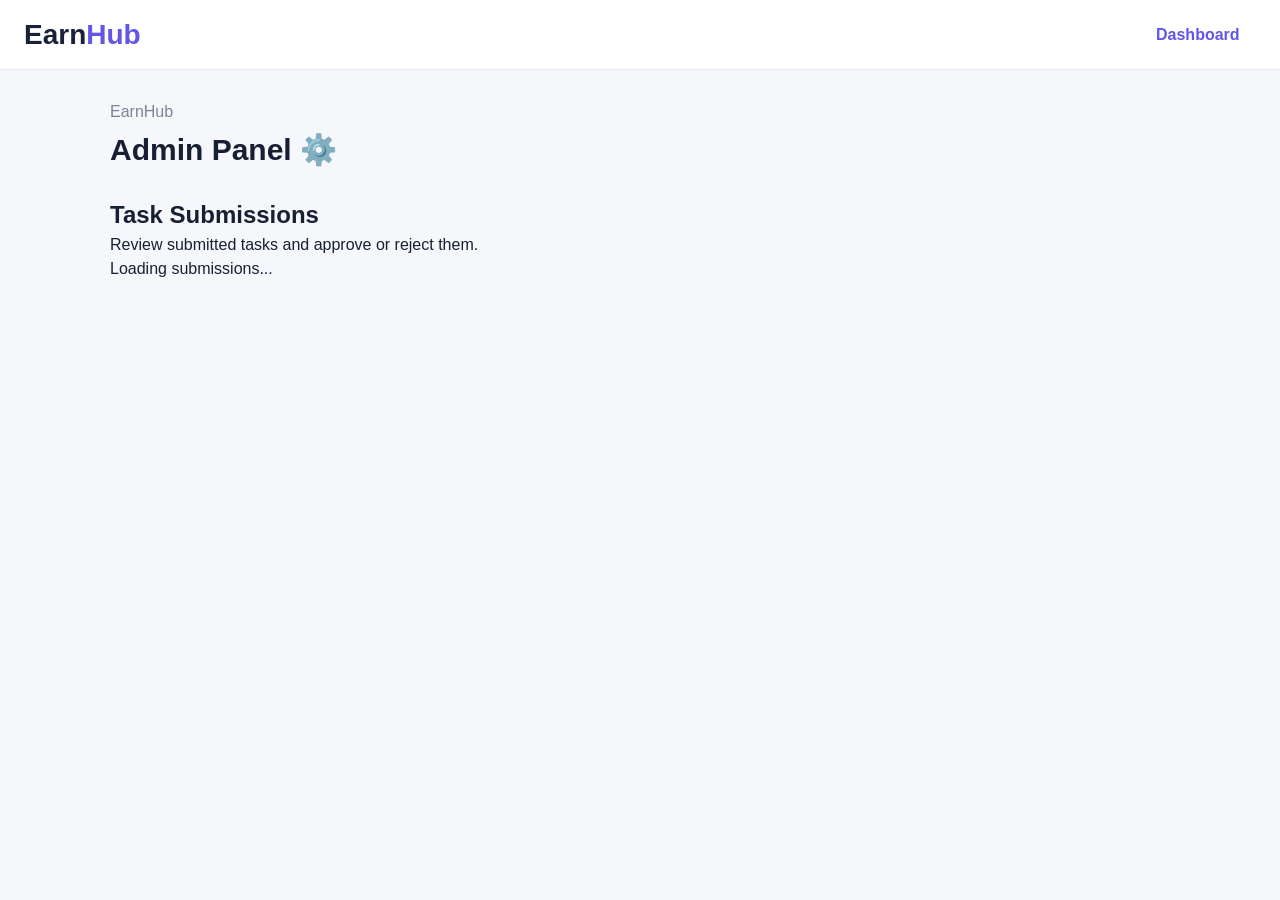
==== admin.html @ b93f593a "Add admin.html for admin panel interface" ====
<!DOCTYPE html>
<html lang="en">

<head>

    <meta charset="UTF-8">

    <meta
        name="viewport"
        content="width=device-width, initial-scale=1.0">

    <title>EarnHub - Admin</title>

    <link
        rel="stylesheet"
        href="style.css">

</head>


<body>


<header class="dash-nav">

    <div class="logo">
        Earn<span>Hub</span>
    </div>

    <a
        href="dashboard.html"
        class="back-btn">

        Dashboard

    </a>

</header>



<main class="dashboard">


    <div class="welcome">

        <div>

            <p class="muted">
                EarnHub
            </p>

            <h1>
                Admin Panel ⚙️
            </h1>

        </div>

    </div>



    <section class="admin-header">

        <h2>
            Task Submissions
        </h2>

        <p>
            Review submitted tasks and approve or reject them.
        </p>

    </section>



    <div id="adminSubmissions">

        <p>
            Loading submissions...
        </p>

    </div>


</main>



<script src="script.js"></script>

</body>

</html>
---- style.css ----
/* ==================================================
   EARNHUB - GLOBAL STYLES
   ================================================== */

* {
    box-sizing: border-box;
    margin: 0;
    padding: 0;
}


body {
    font-family: Arial, Helvetica, sans-serif;
    background: #f5f7fb;
    color: #172033;
    line-height: 1.5;
}


button,
a {
    font-family: inherit;
}


button {
    cursor: pointer;
}


/* ==================================================
   LOGO
   ================================================== */

.logo {
    font-size: 28px;
    font-weight: 800;
    color: #18233b;
}

.logo span {
    color: #6255e7;
}


/* ==================================================
   DASHBOARD NAVIGATION
   ================================================== */

.dash-nav {
    min-height: 70px;
    background: #ffffff;

    display: flex;
    align-items: center;
    justify-content: space-between;

    padding: 0 24px;

    border-bottom: 1px solid #e8ebf2;
}


.logout {
    border: none;
    background: #f1f3f8;
    color: #374151;

    padding: 10px 18px;

    border-radius: 10px;

    font-weight: 600;
}


/* ==================================================
   TASK NAVIGATION
   ================================================== */

.task-nav {
    min-height: 70px;

    background: #ffffff;

    display: flex;
    align-items: center;
    justify-content: space-between;

    padding: 0 20px;

    border-bottom: 1px solid #e8ebf2;

    position: sticky;
    top: 0;

    z-index: 10;
}


.back-btn {
    text-decoration: none;
    color: #6255e7;

    font-weight: 700;

    min-width: 100px;
}


.nav-spacer {
    min-width: 100px;
}


/* ==================================================
   TASK PAGE
   ================================================== */

.tasks-page {
    width: 100%;
    max-width: 900px;

    margin: 0 auto;

    padding: 30px 20px 60px;
}


/* ==================================================
   TASK HERO
   ================================================== */

.tasks-hero {
    background: linear-gradient(
        135deg,
        #ffffff,
        #f1efff
    );

    border: 1px solid #e7e4ff;

    border-radius: 22px;

    padding: 28px;

    display: flex;
    align-items: center;

    gap: 18px;

    margin-bottom: 20px;

    box-shadow: 0 8px 25px rgba(35, 40, 80, 0.06);
}


.hero-icon {
    width: 64px;
    height: 64px;

    display: flex;
    align-items: center;
    justify-content: center;

    background: #6255e7;

    border-radius: 18px;

    font-size: 30px;
}


.tasks-hero h1 {
    font-size: 30px;
    margin-bottom: 5px;
}


.tasks-hero p {
    color: #697386;
    font-size: 16px;
}


/* ==================================================
   TASK INFORMATION
   ================================================== */

.task-info {
    background: #ffffff;

    border-radius: 18px;

    padding: 18px;

    margin-bottom: 30px;

    border: 1px solid #e8ebf2;

    display: grid;

    grid-template-columns:
        repeat(3, 1fr);

    gap: 12px;
}


.info-item {
    display: flex;

    align-items: center;

    gap: 12px;

    padding: 12px;
}


.info-item > span {
    font-size: 25px;
}


.info-item strong {
    display: block;

    font-size: 14px;

    color: #1d2739;
}


.info-item small {
    display: block;

    color: #7b8495;

    font-size: 12px;

    margin-top: 2px;
}


/* ==================================================
   SECTION TITLE
   ================================================== */

.section-title {
    display: flex;

    align-items: center;

    justify-content: space-between;

    margin-bottom: 16px;
}


.section-title h2 {
    font-size: 23px;
}


.section-title p {
    color: #7b8495;

    font-size: 14px;

    margin-top: 2px;
}


.task-count {
    width: 38px;
    height: 38px;

    border-radius: 50%;

    background: #e9e7ff;

    color: #6255e7;

    display: flex;

    align-items: center;

    justify-content: center;

    font-weight: 800;
}


/* ==================================================
   TASK CARDS
   ================================================== */

#taskList {
    display: grid;

    gap: 16px;
}


.task-card {
    background: #ffffff;

    border: 1px solid #e7eaf1;

    border-radius: 18px;

    padding: 22px;

    box-shadow:
        0 5px 18px rgba(30, 40, 70, 0.05);

    transition:
        transform 0.2s ease,
        box-shadow 0.2s ease;
}


.task-card:hover {
    transform: translateY(-2px);

    box-shadow:
        0 10px 25px rgba(30, 40, 70, 0.08);
}


.task-card h2 {
    font-size: 21px;

    color: #172033;

    margin-bottom: 8px;
}


.task-card p {
    color: #697386;

    font-size: 15px;

    margin-bottom: 14px;
}


.task-card strong {
    display: inline-block;

    background: #ecfdf3;

    color: #087443;

    padding: 7px 12px;

    border-radius: 8px;

    font-size: 15px;
}


.task-card br {
    display: none;
}


/* ==================================================
   TASK BUTTONS
   ================================================== */

.task-card button {
    margin-top: 18px;

    border: none;

    background: #6255e7;

    color: #ffffff;

    padding: 12px 20px;

    border-radius: 10px;

    font-size: 15px;

    font-weight: 700;

    transition:
        background 0.2s ease,
        transform 0.1s ease;
}


.task-card button:hover {
    background: #5145d1;
}


.task-card button:active {
    transform: scale(0.97);
}


.task-card button:disabled {
    background: #e9edf3;

    color: #7a8392;

    cursor: not-allowed;
}


/* ==================================================
   TASK NOTE
   ================================================== */

.task-note {
    margin-top: 25px;

    background: #fffaf0;

    border: 1px solid #f5e5b8;

    border-radius: 16px;

    padding: 18px;

    display: flex;

    gap: 12px;

    align-items: flex-start;
}


.task-note > span {
    font-size: 22px;
}


.task-note strong {
    font-size: 14px;

    color: #5f4b13;
}


.task-note p {
    font-size: 13px;

    color: #806c32;

    margin-top: 3px;
}


/* ==================================================
   DASHBOARD
   ================================================== */

.dashboard {
    max-width: 1100px;

    margin: 0 auto;

    padding: 30px 20px 60px;
}


.welcome {
    display: flex;

    justify-content: space-between;

    align-items: center;

    margin-bottom: 25px;
}


.muted {
    color: #7b8495;
}


.welcome h1 {
    margin-top: 3px;

    font-size: 30px;
}


.avatar {
    width: 50px;
    height: 50px;

    border-radius: 50%;

    display: flex;

    align-items: center;
    justify-content: center;

    background: #6255e7;

    color: #ffffff;

    font-weight: 800;

    font-size: 20px;
}


/* ==================================================
   BALANCE
   ================================================== */

.balance {
    background: linear-gradient(
        135deg,
        #6255e7,
        #776ce9
    );

    color: #ffffff;

    border-radius: 20px;

    padding: 25px;

    display: flex;

    justify-content: space-between;

    align-items: center;

    margin-bottom: 22px;

    box-shadow:
        0 10px 30px rgba(98, 85, 231, 0.2);
}


.balance p {
    opacity: 0.85;
}


.balance h2 {
    font-size: 36px;

    margin: 5px 0 15px;
}


.balance .btn {
    background: #ffffff;

    color: #5145d1;
}


.balance-icon {
    font-size: 45px;
}


/* ==================================================
   GENERAL BUTTON
   ================================================== */

.btn {
    border: none;

    background: #6255e7;

    color: #ffffff;

    padding: 11px 18px;

    border-radius: 10px;

    font-weight: 700;
}


/* ==================================================
   STATS
   ================================================== */

.stats-grid {
    display: grid;

    grid-template-columns:
        repeat(4, 1fr);

    gap: 14px;

    margin-bottom: 30px;
}


.stat {
    background: #ffffff;

    border: 1px solid #e8ebf2;

    border-radius: 16px;

    padding: 18px;
}


.stat span {
    display: block;

    color: #7b8495;

    font-size: 13px;

    margin-bottom: 5px;
}


.stat b {
    font-size: 22px;
}


/* ==================================================
   DASHBOARD CARDS
   ================================================== */

.grid.cards {
    display: grid;

    grid-template-columns:
        repeat(3, 1fr);

    gap: 16px;

    margin: 15px 0 30px;
}


.action-card {
    background: #ffffff;

    border: 1px solid #e8ebf2;

    border-radius: 18px;

    padding: 22px;
}


.action-card .icon {
    font-size: 30px;

    margin-bottom: 10px;
}


.action-card h3 {
    font-size: 19px;

    margin-bottom: 5px;
}


.action-card p {
    color: #7b8495;

    font-size: 14px;

    margin-bottom: 15px;
}


.ref {
    display: flex;

    align-items: center;

    justify-content: space-between;

    background: #f4f5f9;

    padding: 9px 10px;

    border-radius: 9px;

    font-weight: 700;
}


.ref button {
    border: none;

    background: #6255e7;

    color: white;

    padding: 7px 10px;

    border-radius: 7px;
}


/* ==================================================
   ACTIVITY
   ================================================== */

.activity {
    background: #ffffff;

    border: 1px solid #e8ebf2;

    border-radius: 18px;

    padding: 20px;
}


.activity h2 {
    margin-bottom: 10px;
}


.activity-row {
    display: flex;

    justify-content: space-between;

    padding: 14px 0;

    border-bottom: 1px solid #edf0f5;
}


.activity-row:last-child {
    border-bottom: none;
}


/* ==================================================
   MOBILE
   ================================================== */

@media (max-width: 700px) {

    .task-nav {
        padding: 0 14px;
    }


    .task-nav .logo {
        font-size: 23px;
    }


    .back-btn,
    .nav-spacer {
        min-width: 85px;
    }


    .tasks-page {
        padding:
            20px 14px 45px;
    }


    .tasks-hero {
        padding: 20px;

        border-radius: 18px;
    }


    .hero-icon {
        width: 52px;
        height: 52px;

        font-size: 24px;
    }


    .tasks-hero h1 {
        font-size: 25px;
    }


    .tasks-hero p {
        font-size: 14px;
    }


    .task-info {
        grid-template-columns: 1fr;

        gap: 2px;

        padding: 10px;
    }


    .info-item {
        padding: 9px;
    }


    .task-card {
        padding: 19px;
    }


    .task-card h2 {
        font-size: 20px;
    }


    .task-card p {
        font-size: 14px;
    }


    .task-card button {
        width: 100%;

        padding: 13px;
    }


    .task-note {
        padding: 15px;
    }


    /* Dashboard mobile */

    .dash-nav {
        padding: 0 15px;
    }


    .dashboard {
        padding:
            22px 14px 45px;
    }


    .welcome h1 {
        font-size: 25px;
    }


    .balance {
        padding: 20px;
    }


    .balance h2 {
        font-size: 32px;
    }


    .stats-grid {
        grid-template-columns:
            repeat(2, 1fr);
    }


    .grid.cards {
        grid-template-columns: 1fr;
    }

}


/* ==================================================
   SMALL PHONES
   ================================================== */

@media (max-width: 400px) {

    .tasks-hero {
        gap: 12px;
    }


    .tasks-hero h1 {
        font-size: 22px;
    }


    .hero-icon {
        width: 48px;
        height: 48px;
    }


    .stats-grid {
        gap: 9px;
    }


    .stat {
        padding: 14px;
    }


    .stat b {
        font-size: 19px;
    }

  }
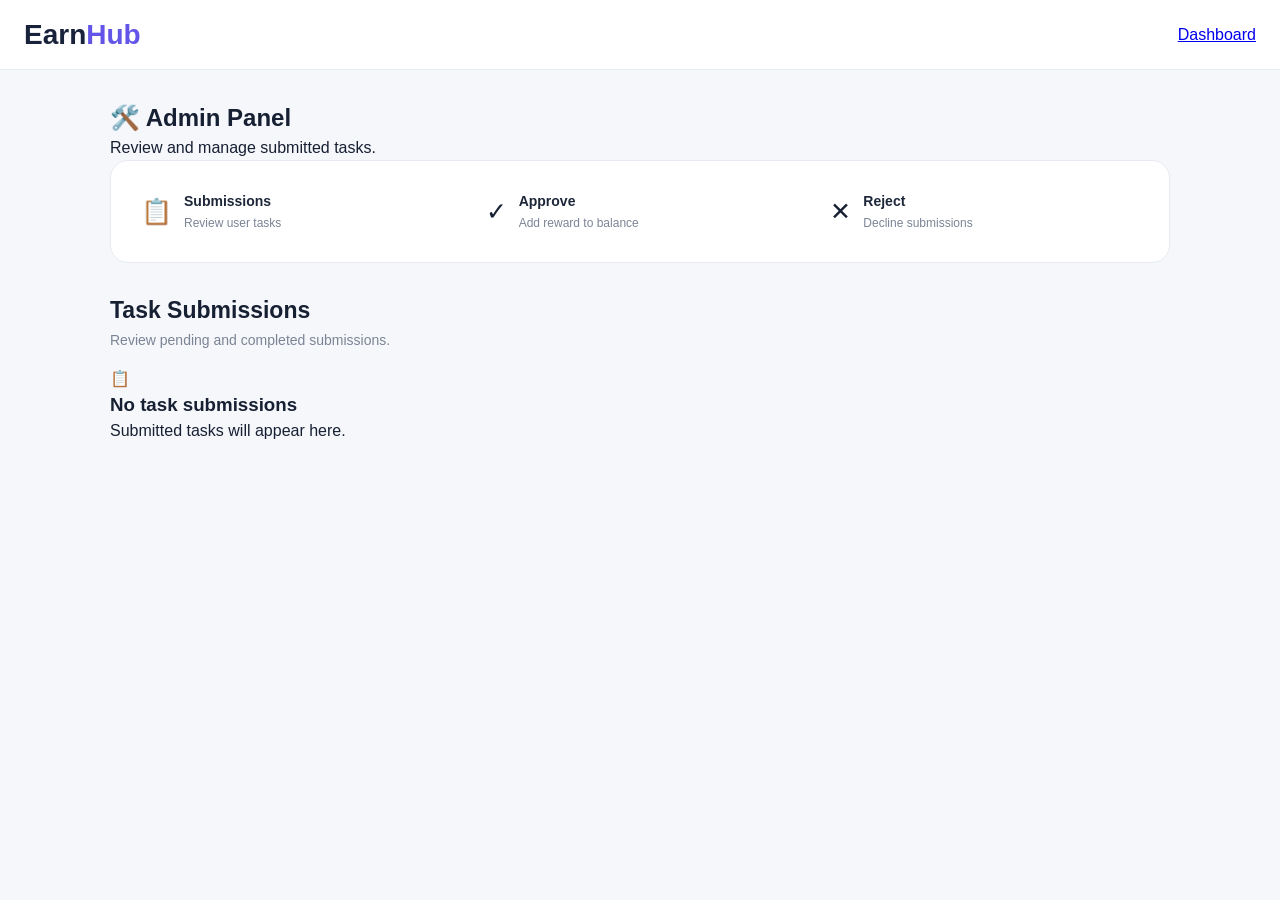
==== commit ed7e6539: "Update admin panel title and structure" ====
--- a/admin.html
+++ b/admin.html
@@ -9,14 +9,13 @@
         name="viewport"
         content="width=device-width, initial-scale=1.0">
 
-    <title>EarnHub - Admin</title>
+    <title>EarnHub - Admin Panel</title>
 
     <link
         rel="stylesheet"
         href="style.css">
 
 </head>
-
 
 <body>
 
@@ -29,62 +28,121 @@
 
     <a
         href="dashboard.html"
-        class="back-btn">
-
+        class="admin-dashboard-link">
         Dashboard
-
     </a>
 
 </header>
 
 
-
 <main class="dashboard">
 
 
-    <div class="welcome">
+    <!-- ADMIN HEADER -->
+
+    <section class="admin-header">
 
         <div>
 
-            <p class="muted">
-                EarnHub
+            <h2>
+                🛠️ Admin Panel
+            </h2>
+
+            <p>
+                Review and manage submitted tasks.
             </p>
 
-            <h1>
-                Admin Panel ⚙️
-            </h1>
+        </div>
+
+    </section>
+
+
+    <!-- ADMIN INFORMATION -->
+
+    <section class="task-info">
+
+        <div class="info-item">
+
+            <span>📋</span>
+
+            <div>
+
+                <strong>
+                    Submissions
+                </strong>
+
+                <small>
+                    Review user tasks
+                </small>
+
+            </div>
+
+        </div>
+
+
+        <div class="info-item">
+
+            <span>✓</span>
+
+            <div>
+
+                <strong>
+                    Approve
+                </strong>
+
+                <small>
+                    Add reward to balance
+                </small>
+
+            </div>
+
+        </div>
+
+
+        <div class="info-item">
+
+            <span>✕</span>
+
+            <div>
+
+                <strong>
+                    Reject
+                </strong>
+
+                <small>
+                    Decline submissions
+                </small>
+
+            </div>
+
+        </div>
+
+    </section>
+
+
+    <!-- SUBMISSIONS -->
+
+    <div class="section-title">
+
+        <div>
+
+            <h2>
+                Task Submissions
+            </h2>
+
+            <p>
+                Review pending and completed submissions.
+            </p>
 
         </div>
 
     </div>
 
 
-
-    <section class="admin-header">
-
-        <h2>
-            Task Submissions
-        </h2>
-
-        <p>
-            Review submitted tasks and approve or reject them.
-        </p>
-
-    </section>
-
-
-
-    <div id="adminSubmissions">
-
-        <p>
-            Loading submissions...
-        </p>
-
-    </div>
+    <div id="adminSubmissions"></div>
 
 
 </main>
-
 
 
 <script src="script.js"></script>
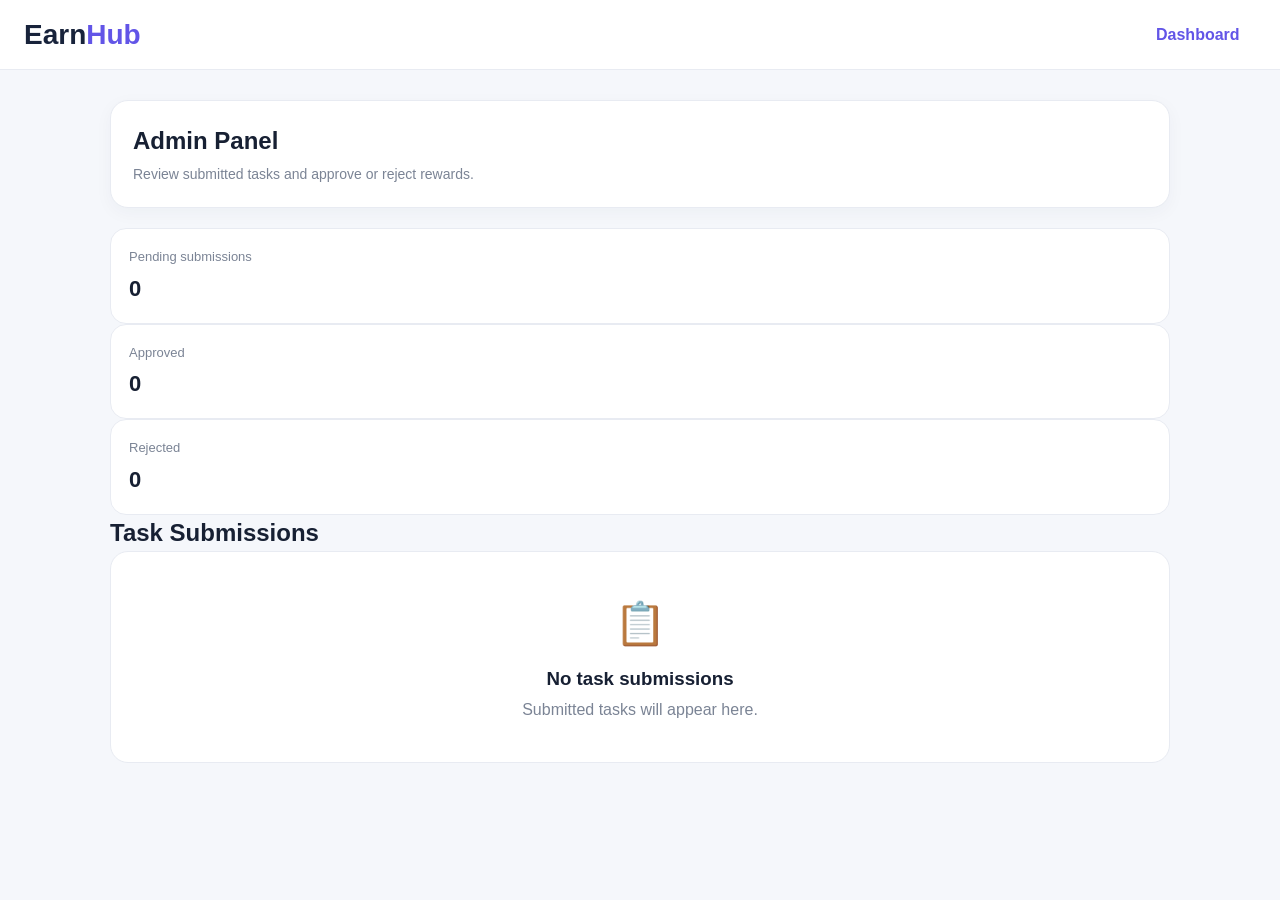
==== commit 0bc284f6: "Refactor admin panel layout and update title Updated the admin panel title and modified the structur" ====
--- a/admin.html
+++ b/admin.html
@@ -9,13 +9,14 @@
         name="viewport"
         content="width=device-width, initial-scale=1.0">
 
-    <title>EarnHub - Admin Panel</title>
+    <title>EarnHub - Admin</title>
 
     <link
         rel="stylesheet"
         href="style.css">
 
 </head>
+
 
 <body>
 
@@ -28,8 +29,10 @@
 
     <a
         href="dashboard.html"
-        class="admin-dashboard-link">
+        class="back-btn">
+
         Dashboard
+
     </a>
 
 </header>
@@ -38,105 +41,42 @@
 <main class="dashboard">
 
 
-    <!-- ADMIN HEADER -->
-
     <section class="admin-header">
 
-        <div>
+        <h2>
+            Admin Panel
+        </h2>
 
-            <h2>
-                🛠️ Admin Panel
-            </h2>
-
-            <p>
-                Review and manage submitted tasks.
-            </p>
-
-        </div>
+        <p>
+            Review submitted tasks and approve or reject rewards.
+        </p>
 
     </section>
 
 
-    <!-- ADMIN INFORMATION -->
+    <div class="admin-stats">
 
-    <section class="task-info">
-
-        <div class="info-item">
-
-            <span>📋</span>
-
-            <div>
-
-                <strong>
-                    Submissions
-                </strong>
-
-                <small>
-                    Review user tasks
-                </small>
-
-            </div>
-
+        <div class="stat">
+            <span>Pending submissions</span>
+            <b id="pendingCount">0</b>
         </div>
 
-
-        <div class="info-item">
-
-            <span>✓</span>
-
-            <div>
-
-                <strong>
-                    Approve
-                </strong>
-
-                <small>
-                    Add reward to balance
-                </small>
-
-            </div>
-
+        <div class="stat">
+            <span>Approved</span>
+            <b id="approvedCount">0</b>
         </div>
 
-
-        <div class="info-item">
-
-            <span>✕</span>
-
-            <div>
-
-                <strong>
-                    Reject
-                </strong>
-
-                <small>
-                    Decline submissions
-                </small>
-
-            </div>
-
-        </div>
-
-    </section>
-
-
-    <!-- SUBMISSIONS -->
-
-    <div class="section-title">
-
-        <div>
-
-            <h2>
-                Task Submissions
-            </h2>
-
-            <p>
-                Review pending and completed submissions.
-            </p>
-
+        <div class="stat">
+            <span>Rejected</span>
+            <b id="rejectedCount">0</b>
         </div>
 
     </div>
+
+
+    <h2 class="admin-section-title">
+        Task Submissions
+    </h2>
 
 
     <div id="adminSubmissions"></div>
--- a/style.css
+++ b/style.css
@@ -11,8 +11,11 @@
 
 body {
     font-family: Arial, Helvetica, sans-serif;
+
     background: #f5f7fb;
+
     color: #172033;
+
     line-height: 1.5;
 }
 
@@ -34,9 +37,12 @@
 
 .logo {
     font-size: 28px;
+
     font-weight: 800;
+
     color: #18233b;
 }
+
 
 .logo span {
     color: #6255e7;
@@ -49,10 +55,13 @@
 
 .dash-nav {
     min-height: 70px;
+
     background: #ffffff;
 
     display: flex;
+
     align-items: center;
+
     justify-content: space-between;
 
     padding: 0 24px;
@@ -63,7 +72,9 @@
 
 .logout {
     border: none;
+
     background: #f1f3f8;
+
     color: #374151;
 
     padding: 10px 18px;
@@ -71,6 +82,15 @@
     border-radius: 10px;
 
     font-weight: 600;
+}
+
+
+.admin-dashboard-link {
+    text-decoration: none;
+
+    color: #6255e7;
+
+    font-weight: 700;
 }
 
 
@@ -84,7 +104,9 @@
     background: #ffffff;
 
     display: flex;
+
     align-items: center;
+
     justify-content: space-between;
 
     padding: 0 20px;
@@ -92,6 +114,7 @@
     border-bottom: 1px solid #e8ebf2;
 
     position: sticky;
+
     top: 0;
 
     z-index: 10;
@@ -100,6 +123,7 @@
 
 .back-btn {
     text-decoration: none;
+
     color: #6255e7;
 
     font-weight: 700;
@@ -119,6 +143,7 @@
 
 .tasks-page {
     width: 100%;
+
     max-width: 900px;
 
     margin: 0 auto;
@@ -145,22 +170,27 @@
     padding: 28px;
 
     display: flex;
+
     align-items: center;
 
     gap: 18px;
 
     margin-bottom: 20px;
 
-    box-shadow: 0 8px 25px rgba(35, 40, 80, 0.06);
+    box-shadow:
+        0 8px 25px rgba(35, 40, 80, 0.06);
 }
 
 
 .hero-icon {
     width: 64px;
+
     height: 64px;
 
     display: flex;
+
     align-items: center;
+
     justify-content: center;
 
     background: #6255e7;
@@ -173,12 +203,14 @@
 
 .tasks-hero h1 {
     font-size: 30px;
+
     margin-bottom: 5px;
 }
 
 
 .tasks-hero p {
     color: #697386;
+
     font-size: 16px;
 }
 
@@ -274,6 +306,7 @@
 
 .task-count {
     width: 38px;
+
     height: 38px;
 
     border-radius: 50%;
@@ -293,7 +326,7 @@
 
 
 /* ==================================================
-   TASK CARDS
+   TASK LIST
    ================================================== */
 
 #taskList {
@@ -302,6 +335,10 @@
     gap: 16px;
 }
 
+
+/* ==================================================
+   TASK CARD
+   ================================================== */
 
 .task-card {
     background: #ffffff;
@@ -329,6 +366,17 @@
 }
 
 
+.task-card-top {
+    display: flex;
+
+    justify-content: space-between;
+
+    align-items: flex-start;
+
+    gap: 20px;
+}
+
+
 .task-card h2 {
     font-size: 21px;
 
@@ -347,23 +395,40 @@
 }
 
 
-.task-card strong {
-    display: inline-block;
+.task-reward {
+    flex-shrink: 0;
 
     background: #ecfdf3;
 
     color: #087443;
 
-    padding: 7px 12px;
-
-    border-radius: 8px;
-
-    font-size: 15px;
-}
-
-
-.task-card br {
-    display: none;
+    padding: 8px 12px;
+
+    border-radius: 9px;
+
+    font-weight: 800;
+
+    font-size: 16px;
+}
+
+
+.task-bottom {
+    display: flex;
+
+    align-items: center;
+
+    justify-content: space-between;
+
+    gap: 15px;
+
+    margin-top: 10px;
+}
+
+
+.reward-label {
+    color: #7b8495;
+
+    font-size: 13px;
 }
 
 
@@ -371,9 +436,7 @@
    TASK BUTTONS
    ================================================== */
 
-.task-card button {
-    margin-top: 18px;
-
+.task-btn {
     border: none;
 
     background: #6255e7;
@@ -394,22 +457,69 @@
 }
 
 
-.task-card button:hover {
+.task-btn:hover {
     background: #5145d1;
 }
 
 
-.task-card button:active {
+.task-btn:active {
     transform: scale(0.97);
 }
 
 
-.task-card button:disabled {
+.task-btn:disabled {
     background: #e9edf3;
 
     color: #7a8392;
 
     cursor: not-allowed;
+}
+
+
+/* ==================================================
+   TASK STATUS
+   ================================================== */
+
+.task-status {
+    margin-top: 15px;
+
+    display: inline-block;
+
+    padding: 8px 12px;
+
+    border-radius: 8px;
+
+    font-size: 13px;
+
+    font-weight: 700;
+}
+
+
+.status-started {
+    background: #fff8e6;
+
+    color: #946c00;
+}
+
+
+.status-pending {
+    background: #eef4ff;
+
+    color: #4568a8;
+}
+
+
+.status-approved {
+    background: #eaf8f0;
+
+    color: #16834b;
+}
+
+
+.status-rejected {
+    background: #fff0f0;
+
+    color: #c03939;
 }
 
 
@@ -495,6 +605,7 @@
 
 .avatar {
     width: 50px;
+
     height: 50px;
 
     border-radius: 50%;
@@ -502,6 +613,7 @@
     display: flex;
 
     align-items: center;
+
     justify-content: center;
 
     background: #6255e7;
@@ -747,6 +859,188 @@
 
 
 /* ==================================================
+   ADMIN PANEL
+   ================================================== */
+
+.admin-header {
+    background: #ffffff;
+
+    border: 1px solid #e8ebf2;
+
+    border-radius: 18px;
+
+    padding: 22px;
+
+    margin-bottom: 20px;
+
+    box-shadow:
+        0 5px 18px rgba(30, 40, 70, 0.04);
+}
+
+
+.admin-header h2 {
+    margin-bottom: 5px;
+}
+
+
+.admin-header p {
+    color: #7b8495;
+
+    font-size: 14px;
+}
+
+
+/* ==================================================
+   ADMIN SUBMISSIONS
+   ================================================== */
+
+#adminSubmissions {
+    display: grid;
+
+    gap: 16px;
+}
+
+
+.admin-card {
+    background: #ffffff;
+
+    border: 1px solid #e8ebf2;
+
+    border-radius: 18px;
+
+    padding: 22px;
+
+    box-shadow:
+        0 5px 18px rgba(30, 40, 70, 0.05);
+}
+
+
+.admin-card-header {
+    display: flex;
+
+    align-items: center;
+
+    justify-content: space-between;
+
+    gap: 15px;
+
+    margin-bottom: 15px;
+}
+
+
+.admin-card h3 {
+    font-size: 20px;
+}
+
+
+.admin-card p {
+    color: #5f6878;
+
+    margin-bottom: 7px;
+
+    font-size: 14px;
+}
+
+
+.admin-reward {
+    flex-shrink: 0;
+
+    background: #ecfdf3;
+
+    color: #087443;
+
+    padding: 7px 11px;
+
+    border-radius: 8px;
+
+    font-weight: 800;
+}
+
+
+/* ==================================================
+   ADMIN ACTIONS
+   ================================================== */
+
+.admin-actions {
+    display: flex;
+
+    gap: 10px;
+
+    margin-top: 18px;
+}
+
+
+.approve-btn,
+.reject-btn {
+    border: none;
+
+    padding: 11px 18px;
+
+    border-radius: 9px;
+
+    color: #ffffff;
+
+    font-weight: 700;
+
+    cursor: pointer;
+}
+
+
+.approve-btn {
+    background: #16834b;
+}
+
+
+.approve-btn:hover {
+    background: #116b3d;
+}
+
+
+.reject-btn {
+    background: #d84b4b;
+}
+
+
+.reject-btn:hover {
+    background: #b93d3d;
+}
+
+
+/* ==================================================
+   ADMIN EMPTY
+   ================================================== */
+
+.admin-empty {
+    background: #ffffff;
+
+    border: 1px solid #e8ebf2;
+
+    border-radius: 18px;
+
+    padding: 40px 20px;
+
+    text-align: center;
+}
+
+
+.admin-empty-icon {
+    font-size: 42px;
+
+    margin-bottom: 10px;
+}
+
+
+.admin-empty h3 {
+    margin-bottom: 5px;
+}
+
+
+.admin-empty p {
+    color: #7b8495;
+}
+
+
+/* ==================================================
    MOBILE
    ================================================== */
 
@@ -783,6 +1077,7 @@
 
     .hero-icon {
         width: 52px;
+
         height: 52px;
 
         font-size: 24px;
@@ -818,6 +1113,13 @@
     }
 
 
+    .task-card-top {
+        flex-direction: column;
+
+        gap: 8px;
+    }
+
+
     .task-card h2 {
         font-size: 20px;
     }
@@ -828,7 +1130,14 @@
     }
 
 
-    .task-card button {
+    .task-bottom {
+        flex-direction: column;
+
+        align-items: stretch;
+    }
+
+
+    .task-btn {
         width: 100%;
 
         padding: 13px;
@@ -840,7 +1149,7 @@
     }
 
 
-    /* Dashboard mobile */
+    /* Dashboard */
 
     .dash-nav {
         padding: 0 15px;
@@ -878,6 +1187,26 @@
         grid-template-columns: 1fr;
     }
 
+
+    /* Admin */
+
+    .admin-actions {
+        flex-direction: column;
+    }
+
+
+    .approve-btn,
+    .reject-btn {
+        width: 100%;
+    }
+
+
+    .admin-card-header {
+        align-items: flex-start;
+
+        flex-direction: column;
+    }
+
 }
 
 
@@ -899,6 +1228,7 @@
 
     .hero-icon {
         width: 48px;
+
         height: 48px;
     }
 
@@ -917,4 +1247,4 @@
         font-size: 19px;
     }
 
-  }
+   }
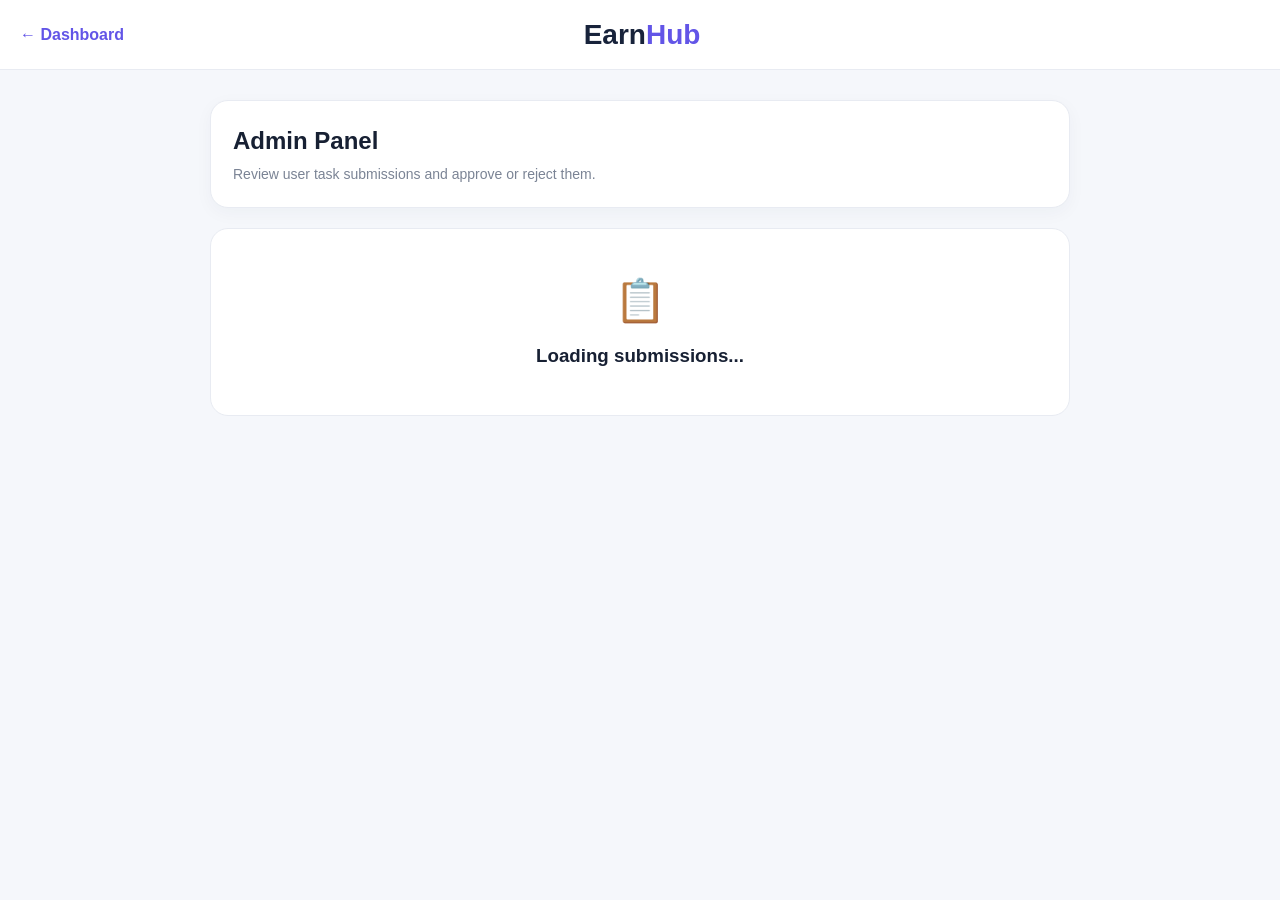
==== commit b3197f91: "Revise admin page structure and content Updated the title and modified text for clarity. Changed cla" ====
--- a/admin.html
+++ b/admin.html
@@ -9,7 +9,7 @@
         name="viewport"
         content="width=device-width, initial-scale=1.0">
 
-    <title>EarnHub - Admin</title>
+    <title>Admin - EarnHub</title>
 
     <link
         rel="stylesheet"
@@ -21,25 +21,34 @@
 <body>
 
 
-<header class="dash-nav">
-
-    <div class="logo">
-        Earn<span>Hub</span>
-    </div>
+<header class="task-nav">
 
     <a
         href="dashboard.html"
         class="back-btn">
 
-        Dashboard
+        ← Dashboard
 
     </a>
+
+
+    <div class="logo">
+
+        Earn<span>Hub</span>
+
+    </div>
+
+
+    <div class="nav-spacer"></div>
 
 </header>
 
 
-<main class="dashboard">
 
+<main class="tasks-page">
+
+
+    <!-- ADMIN HEADER -->
 
     <section class="admin-header">
 
@@ -48,38 +57,30 @@
         </h2>
 
         <p>
-            Review submitted tasks and approve or reject rewards.
+            Review user task submissions and approve or reject them.
         </p>
 
     </section>
 
 
-    <div class="admin-stats">
 
-        <div class="stat">
-            <span>Pending submissions</span>
-            <b id="pendingCount">0</b>
+    <!-- ADMIN SUBMISSIONS -->
+
+    <section id="adminSubmissions">
+
+        <div class="admin-empty">
+
+            <div class="admin-empty-icon">
+                📋
+            </div>
+
+            <h3>
+                Loading submissions...
+            </h3>
+
         </div>
 
-        <div class="stat">
-            <span>Approved</span>
-            <b id="approvedCount">0</b>
-        </div>
-
-        <div class="stat">
-            <span>Rejected</span>
-            <b id="rejectedCount">0</b>
-        </div>
-
-    </div>
-
-
-    <h2 class="admin-section-title">
-        Task Submissions
-    </h2>
-
-
-    <div id="adminSubmissions"></div>
+    </section>
 
 
 </main>
--- a/style.css
+++ b/style.css
@@ -11,11 +11,8 @@
 
 body {
     font-family: Arial, Helvetica, sans-serif;
-
     background: #f5f7fb;
-
     color: #172033;
-
     line-height: 1.5;
 }
 
@@ -37,9 +34,7 @@
 
 .logo {
     font-size: 28px;
-
     font-weight: 800;
-
     color: #18233b;
 }
 
@@ -50,7 +45,7 @@
 
 
 /* ==================================================
-   DASHBOARD NAVIGATION
+   DASHBOARD NAV
    ================================================== */
 
 .dash-nav {
@@ -59,14 +54,19 @@
     background: #ffffff;
 
     display: flex;
-
-    align-items: center;
-
+    align-items: center;
     justify-content: space-between;
 
     padding: 0 24px;
 
     border-bottom: 1px solid #e8ebf2;
+}
+
+
+.nav-right {
+    display: flex;
+    align-items: center;
+    gap: 15px;
 }
 
 
@@ -74,7 +74,6 @@
     border: none;
 
     background: #f1f3f8;
-
     color: #374151;
 
     padding: 10px 18px;
@@ -95,7 +94,7 @@
 
 
 /* ==================================================
-   TASK NAVIGATION
+   TASK NAV
    ================================================== */
 
 .task-nav {
@@ -134,6 +133,309 @@
 
 .nav-spacer {
     min-width: 100px;
+}
+
+
+/* ==================================================
+   DASHBOARD
+   ================================================== */
+
+.dashboard {
+    max-width: 1100px;
+
+    margin: 0 auto;
+
+    padding: 30px 20px 60px;
+}
+
+
+.welcome {
+    display: flex;
+
+    justify-content: space-between;
+
+    align-items: center;
+
+    margin-bottom: 25px;
+}
+
+
+.muted {
+    color: #7b8495;
+}
+
+
+.welcome h1 {
+    margin-top: 3px;
+
+    font-size: 30px;
+}
+
+
+.avatar {
+    width: 50px;
+    height: 50px;
+
+    border-radius: 50%;
+
+    display: flex;
+
+    align-items: center;
+    justify-content: center;
+
+    background: #6255e7;
+
+    color: #ffffff;
+
+    font-weight: 800;
+
+    font-size: 20px;
+}
+
+
+/* ==================================================
+   BALANCE
+   ================================================== */
+
+.balance {
+    background: linear-gradient(
+        135deg,
+        #6255e7,
+        #776ce9
+    );
+
+    color: #ffffff;
+
+    border-radius: 20px;
+
+    padding: 25px;
+
+    display: flex;
+
+    justify-content: space-between;
+
+    align-items: center;
+
+    margin-bottom: 22px;
+
+    box-shadow:
+        0 10px 30px rgba(98, 85, 231, 0.2);
+}
+
+
+.balance p {
+    opacity: 0.85;
+}
+
+
+.balance h2 {
+    font-size: 36px;
+
+    margin: 5px 0 15px;
+}
+
+
+.balance .btn {
+    background: #ffffff;
+
+    color: #5145d1;
+}
+
+
+.balance-icon {
+    font-size: 45px;
+}
+
+
+/* ==================================================
+   GENERAL BUTTON
+   ================================================== */
+
+.btn {
+    border: none;
+
+    background: #6255e7;
+
+    color: #ffffff;
+
+    padding: 11px 18px;
+
+    border-radius: 10px;
+
+    font-weight: 700;
+}
+
+
+.btn:hover {
+    background: #5145d1;
+}
+
+
+/* ==================================================
+   STATS
+   ================================================== */
+
+.stats-grid {
+    display: grid;
+
+    grid-template-columns:
+        repeat(4, 1fr);
+
+    gap: 14px;
+
+    margin-bottom: 30px;
+}
+
+
+.stat {
+    background: #ffffff;
+
+    border: 1px solid #e8ebf2;
+
+    border-radius: 16px;
+
+    padding: 18px;
+}
+
+
+.stat span {
+    display: block;
+
+    color: #7b8495;
+
+    font-size: 13px;
+
+    margin-bottom: 5px;
+}
+
+
+.stat b {
+    font-size: 22px;
+}
+
+
+/* ==================================================
+   DASHBOARD CARDS
+   ================================================== */
+
+.grid.cards {
+    display: grid;
+
+    grid-template-columns:
+        repeat(3, 1fr);
+
+    gap: 16px;
+
+    margin: 15px 0 30px;
+}
+
+
+.action-card {
+    background: #ffffff;
+
+    border: 1px solid #e8ebf2;
+
+    border-radius: 18px;
+
+    padding: 22px;
+}
+
+
+.action-card .icon {
+    font-size: 30px;
+
+    margin-bottom: 10px;
+}
+
+
+.action-card h3 {
+    font-size: 19px;
+
+    margin-bottom: 5px;
+}
+
+
+.action-card p {
+    color: #7b8495;
+
+    font-size: 14px;
+
+    margin-bottom: 15px;
+}
+
+
+.ref {
+    display: flex;
+
+    align-items: center;
+
+    justify-content: space-between;
+
+    background: #f4f5f9;
+
+    padding: 9px 10px;
+
+    border-radius: 9px;
+
+    font-weight: 700;
+}
+
+
+.ref button {
+    border: none;
+
+    background: #6255e7;
+
+    color: white;
+
+    padding: 7px 10px;
+
+    border-radius: 7px;
+}
+
+
+/* ==================================================
+   ACTIVITY
+   ================================================== */
+
+.activity {
+    background: #ffffff;
+
+    border: 1px solid #e8ebf2;
+
+    border-radius: 18px;
+
+    padding: 20px;
+}
+
+
+.activity h2 {
+    margin-bottom: 10px;
+}
+
+
+.activity-row {
+    display: flex;
+
+    justify-content: space-between;
+
+    padding: 14px 0;
+
+    border-bottom: 1px solid #edf0f5;
+}
+
+
+.activity-row:last-child {
+    border-bottom: none;
+}
+
+
+.activity-empty {
+    padding: 20px 0;
+
+    color: #7b8495;
+
+    text-align: center;
 }
 
 
@@ -184,13 +486,11 @@
 
 .hero-icon {
     width: 64px;
-
     height: 64px;
 
     display: flex;
 
     align-items: center;
-
     justify-content: center;
 
     background: #6255e7;
@@ -216,7 +516,7 @@
 
 
 /* ==================================================
-   TASK INFORMATION
+   TASK INFO
    ================================================== */
 
 .task-info {
@@ -306,7 +606,6 @@
 
 .task-count {
     width: 38px;
-
     height: 38px;
 
     border-radius: 50%;
@@ -351,18 +650,6 @@
 
     box-shadow:
         0 5px 18px rgba(30, 40, 70, 0.05);
-
-    transition:
-        transform 0.2s ease,
-        box-shadow 0.2s ease;
-}
-
-
-.task-card:hover {
-    transform: translateY(-2px);
-
-    box-shadow:
-        0 10px 25px rgba(30, 40, 70, 0.08);
 }
 
 
@@ -373,7 +660,9 @@
 
     align-items: flex-start;
 
-    gap: 20px;
+    gap: 12px;
+
+    margin-bottom: 8px;
 }
 
 
@@ -381,8 +670,6 @@
     font-size: 21px;
 
     color: #172033;
-
-    margin-bottom: 8px;
 }
 
 
@@ -433,7 +720,7 @@
 
 
 /* ==================================================
-   TASK BUTTONS
+   TASK BUTTON
    ================================================== */
 
 .task-btn {
@@ -450,10 +737,6 @@
     font-size: 15px;
 
     font-weight: 700;
-
-    transition:
-        background 0.2s ease,
-        transform 0.1s ease;
 }
 
 
@@ -462,11 +745,6 @@
 }
 
 
-.task-btn:active {
-    transform: scale(0.97);
-}
-
-
 .task-btn:disabled {
     background: #e9edf3;
 
@@ -481,42 +759,49 @@
    ================================================== */
 
 .task-status {
-    margin-top: 15px;
-
     display: inline-block;
 
-    padding: 8px 12px;
+    padding: 6px 10px;
 
     border-radius: 8px;
 
-    font-size: 13px;
+    font-size: 12px;
 
     font-weight: 700;
-}
-
-
-.status-started {
-    background: #fff8e6;
-
-    color: #946c00;
-}
-
-
-.status-pending {
-    background: #eef4ff;
-
-    color: #4568a8;
-}
-
-
-.status-approved {
+
+    white-space: nowrap;
+}
+
+
+.task-status.available {
+    background: #eef2ff;
+
+    color: #6255e7;
+}
+
+
+.task-status.started {
+    background: #fff7df;
+
+    color: #9a6b00;
+}
+
+
+.task-status.pending {
+    background: #fff7df;
+
+    color: #9a6b00;
+}
+
+
+.task-status.approved {
     background: #eaf8f0;
 
     color: #16834b;
 }
 
 
-.status-rejected {
+.task-status.rejected {
     background: #fff0f0;
 
     color: #c03939;
@@ -568,297 +853,6 @@
 
 
 /* ==================================================
-   DASHBOARD
-   ================================================== */
-
-.dashboard {
-    max-width: 1100px;
-
-    margin: 0 auto;
-
-    padding: 30px 20px 60px;
-}
-
-
-.welcome {
-    display: flex;
-
-    justify-content: space-between;
-
-    align-items: center;
-
-    margin-bottom: 25px;
-}
-
-
-.muted {
-    color: #7b8495;
-}
-
-
-.welcome h1 {
-    margin-top: 3px;
-
-    font-size: 30px;
-}
-
-
-.avatar {
-    width: 50px;
-
-    height: 50px;
-
-    border-radius: 50%;
-
-    display: flex;
-
-    align-items: center;
-
-    justify-content: center;
-
-    background: #6255e7;
-
-    color: #ffffff;
-
-    font-weight: 800;
-
-    font-size: 20px;
-}
-
-
-/* ==================================================
-   BALANCE
-   ================================================== */
-
-.balance {
-    background: linear-gradient(
-        135deg,
-        #6255e7,
-        #776ce9
-    );
-
-    color: #ffffff;
-
-    border-radius: 20px;
-
-    padding: 25px;
-
-    display: flex;
-
-    justify-content: space-between;
-
-    align-items: center;
-
-    margin-bottom: 22px;
-
-    box-shadow:
-        0 10px 30px rgba(98, 85, 231, 0.2);
-}
-
-
-.balance p {
-    opacity: 0.85;
-}
-
-
-.balance h2 {
-    font-size: 36px;
-
-    margin: 5px 0 15px;
-}
-
-
-.balance .btn {
-    background: #ffffff;
-
-    color: #5145d1;
-}
-
-
-.balance-icon {
-    font-size: 45px;
-}
-
-
-/* ==================================================
-   GENERAL BUTTON
-   ================================================== */
-
-.btn {
-    border: none;
-
-    background: #6255e7;
-
-    color: #ffffff;
-
-    padding: 11px 18px;
-
-    border-radius: 10px;
-
-    font-weight: 700;
-}
-
-
-/* ==================================================
-   STATS
-   ================================================== */
-
-.stats-grid {
-    display: grid;
-
-    grid-template-columns:
-        repeat(4, 1fr);
-
-    gap: 14px;
-
-    margin-bottom: 30px;
-}
-
-
-.stat {
-    background: #ffffff;
-
-    border: 1px solid #e8ebf2;
-
-    border-radius: 16px;
-
-    padding: 18px;
-}
-
-
-.stat span {
-    display: block;
-
-    color: #7b8495;
-
-    font-size: 13px;
-
-    margin-bottom: 5px;
-}
-
-
-.stat b {
-    font-size: 22px;
-}
-
-
-/* ==================================================
-   DASHBOARD CARDS
-   ================================================== */
-
-.grid.cards {
-    display: grid;
-
-    grid-template-columns:
-        repeat(3, 1fr);
-
-    gap: 16px;
-
-    margin: 15px 0 30px;
-}
-
-
-.action-card {
-    background: #ffffff;
-
-    border: 1px solid #e8ebf2;
-
-    border-radius: 18px;
-
-    padding: 22px;
-}
-
-
-.action-card .icon {
-    font-size: 30px;
-
-    margin-bottom: 10px;
-}
-
-
-.action-card h3 {
-    font-size: 19px;
-
-    margin-bottom: 5px;
-}
-
-
-.action-card p {
-    color: #7b8495;
-
-    font-size: 14px;
-
-    margin-bottom: 15px;
-}
-
-
-.ref {
-    display: flex;
-
-    align-items: center;
-
-    justify-content: space-between;
-
-    background: #f4f5f9;
-
-    padding: 9px 10px;
-
-    border-radius: 9px;
-
-    font-weight: 700;
-}
-
-
-.ref button {
-    border: none;
-
-    background: #6255e7;
-
-    color: white;
-
-    padding: 7px 10px;
-
-    border-radius: 7px;
-}
-
-
-/* ==================================================
-   ACTIVITY
-   ================================================== */
-
-.activity {
-    background: #ffffff;
-
-    border: 1px solid #e8ebf2;
-
-    border-radius: 18px;
-
-    padding: 20px;
-}
-
-
-.activity h2 {
-    margin-bottom: 10px;
-}
-
-
-.activity-row {
-    display: flex;
-
-    justify-content: space-between;
-
-    padding: 14px 0;
-
-    border-bottom: 1px solid #edf0f5;
-}
-
-
-.activity-row:last-child {
-    border-bottom: none;
-}
-
-
-/* ==================================================
    ADMIN PANEL
    ================================================== */
 
@@ -889,10 +883,6 @@
     font-size: 14px;
 }
 
-
-/* ==================================================
-   ADMIN SUBMISSIONS
-   ================================================== */
 
 #adminSubmissions {
     display: grid;
@@ -1002,7 +992,47 @@
 
 
 .reject-btn:hover {
-    background: #b93d3d;
+    background: #b93737;
+}
+
+
+/* ==================================================
+   ADMIN STATUS
+   ================================================== */
+
+.status-approved,
+.status-rejected,
+.status-pending {
+    margin-top: 15px;
+
+    display: inline-block;
+
+    padding: 8px 12px;
+
+    border-radius: 8px;
+
+    font-weight: 700;
+}
+
+
+.status-approved {
+    background: #eaf8f0;
+
+    color: #16834b;
+}
+
+
+.status-rejected {
+    background: #fff0f0;
+
+    color: #c03939;
+}
+
+
+.status-pending {
+    background: #fff7df;
+
+    color: #9a6b00;
 }
 
 
@@ -1041,10 +1071,111 @@
 
 
 /* ==================================================
+   ADMIN LINK CARD
+   ================================================== */
+
+.admin-link-card {
+    margin-top: 20px;
+
+    background: #ffffff;
+
+    border: 1px solid #e8ebf2;
+
+    border-radius: 18px;
+
+    padding: 18px;
+
+    display: flex;
+
+    align-items: center;
+
+    justify-content: space-between;
+
+    gap: 15px;
+}
+
+
+.admin-link-card p {
+    color: #7b8495;
+
+    font-size: 13px;
+
+    margin-top: 3px;
+}
+
+
+.admin-link-card a {
+    text-decoration: none;
+
+    background: #6255e7;
+
+    color: #ffffff;
+
+    padding: 10px 15px;
+
+    border-radius: 9px;
+
+    font-weight: 700;
+}
+
+
+/* ==================================================
    MOBILE
    ================================================== */
 
 @media (max-width: 700px) {
+
+    .dash-nav {
+        padding: 0 15px;
+    }
+
+
+    .dash-nav .logo {
+        font-size: 23px;
+    }
+
+
+    .nav-right {
+        gap: 8px;
+    }
+
+
+    .admin-dashboard-link {
+        display: none;
+    }
+
+
+    .dashboard {
+        padding:
+            22px 14px 45px;
+    }
+
+
+    .welcome h1 {
+        font-size: 25px;
+    }
+
+
+    .balance {
+        padding: 20px;
+    }
+
+
+    .balance h2 {
+        font-size: 32px;
+    }
+
+
+    .stats-grid {
+        grid-template-columns:
+            repeat(2, 1fr);
+    }
+
+
+    .grid.cards {
+        grid-template-columns: 1fr;
+    }
+
 
     .task-nav {
         padding: 0 14px;
@@ -1115,18 +1246,6 @@
 
     .task-card-top {
         flex-direction: column;
-
-        gap: 8px;
-    }
-
-
-    .task-card h2 {
-        font-size: 20px;
-    }
-
-
-    .task-card p {
-        font-size: 14px;
     }
 
 
@@ -1148,47 +1267,6 @@
         padding: 15px;
     }
 
-
-    /* Dashboard */
-
-    .dash-nav {
-        padding: 0 15px;
-    }
-
-
-    .dashboard {
-        padding:
-            22px 14px 45px;
-    }
-
-
-    .welcome h1 {
-        font-size: 25px;
-    }
-
-
-    .balance {
-        padding: 20px;
-    }
-
-
-    .balance h2 {
-        font-size: 32px;
-    }
-
-
-    .stats-grid {
-        grid-template-columns:
-            repeat(2, 1fr);
-    }
-
-
-    .grid.cards {
-        grid-template-columns: 1fr;
-    }
-
-
-    /* Admin */
 
     .admin-actions {
         flex-direction: column;
@@ -1207,6 +1285,18 @@
         flex-direction: column;
     }
 
+
+    .admin-link-card {
+        flex-direction: column;
+
+        align-items: stretch;
+    }
+
+
+    .admin-link-card a {
+        text-align: center;
+    }
+
 }
 
 
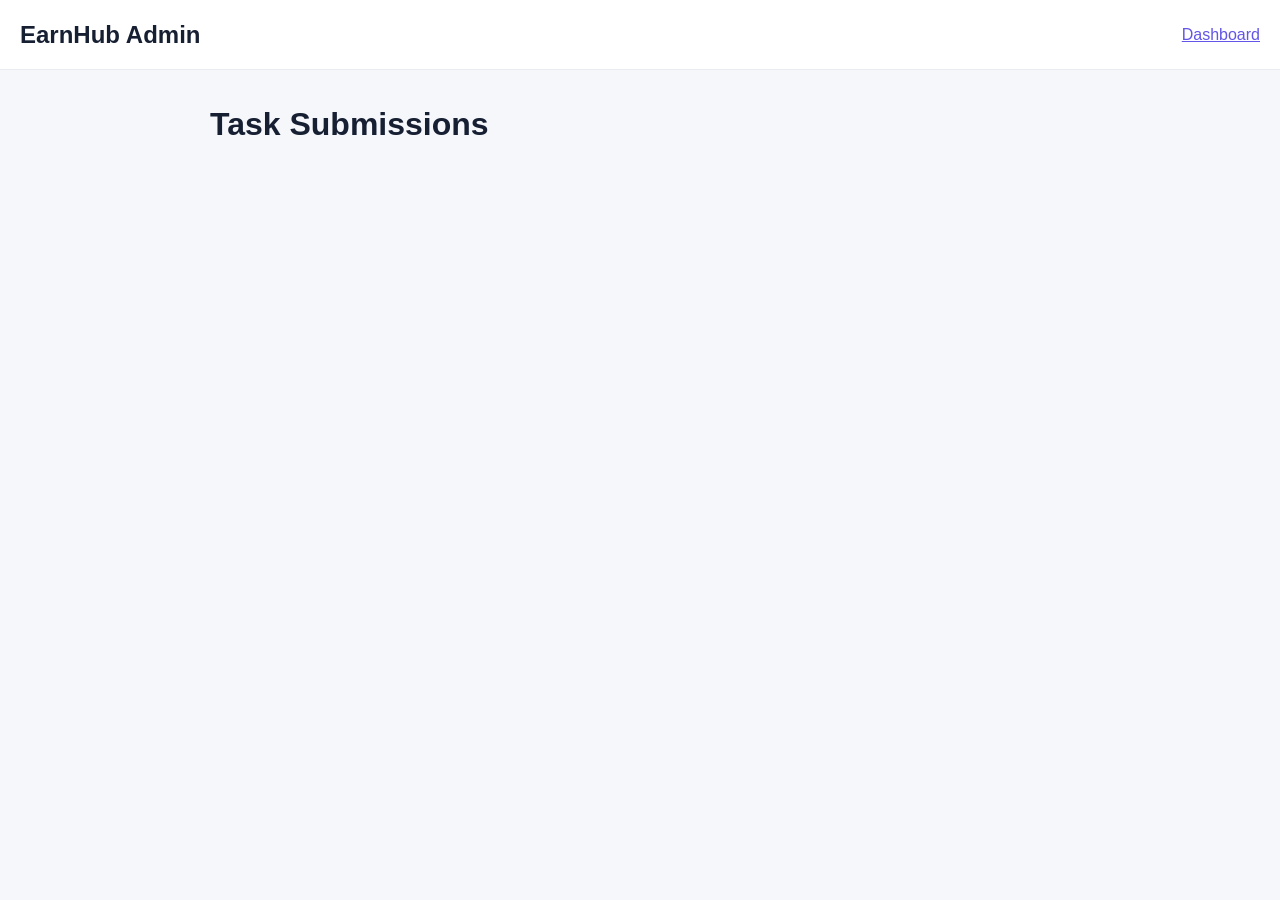
==== commit 923efcd3: "Refactor admin.html structure and content" ====
--- a/admin.html
+++ b/admin.html
@@ -1,93 +1,24 @@
 <!DOCTYPE html>
-<html lang="en">
-
+<html>
 <head>
-
-    <meta charset="UTF-8">
-
-    <meta
-        name="viewport"
-        content="width=device-width, initial-scale=1.0">
-
-    <title>Admin - EarnHub</title>
-
-    <link
-        rel="stylesheet"
-        href="style.css">
-
+  <meta charset="UTF-8">
+  <meta name="viewport" content="width=device-width,initial-scale=1">
+  <title>Admin - EarnHub</title>
+  <link rel="stylesheet" href="style.css">
 </head>
-
 
 <body>
 
-
 <header class="task-nav">
-
-    <a
-        href="dashboard.html"
-        class="back-btn">
-
-        ← Dashboard
-
-    </a>
-
-
-    <div class="logo">
-
-        Earn<span>Hub</span>
-
-    </div>
-
-
-    <div class="nav-spacer"></div>
-
+  <h2>Earn<span>Hub</span> Admin</h2>
+  <a href="dashboard.html">Dashboard</a>
 </header>
 
-
-
 <main class="tasks-page">
-
-
-    <!-- ADMIN HEADER -->
-
-    <section class="admin-header">
-
-        <h2>
-            Admin Panel
-        </h2>
-
-        <p>
-            Review user task submissions and approve or reject them.
-        </p>
-
-    </section>
-
-
-
-    <!-- ADMIN SUBMISSIONS -->
-
-    <section id="adminSubmissions">
-
-        <div class="admin-empty">
-
-            <div class="admin-empty-icon">
-                📋
-            </div>
-
-            <h3>
-                Loading submissions...
-            </h3>
-
-        </div>
-
-    </section>
-
-
+  <h1>Task Submissions</h1>
+  <div id="adminSubmissions"></div>
 </main>
 
-
 <script src="script.js"></script>
-
 </body>
-
 </html>
--- a/style.css
+++ b/style.css
@@ -1,5 +1,9 @@
 /* ==================================================
-   EARNHUB - GLOBAL STYLES
+   EARNHUB - COMPLETE GLOBAL STYLES
+   ================================================== */
+
+/* ==================================================
+   RESET
    ================================================== */
 
 * {
@@ -8,6 +12,9 @@
     padding: 0;
 }
 
+html {
+    scroll-behavior: smooth;
+}
 
 body {
     font-family: Arial, Helvetica, sans-serif;
@@ -16,15 +23,25 @@
     line-height: 1.5;
 }
 
-
 button,
+input,
+textarea,
+select,
 a {
     font-family: inherit;
 }
 
-
 button {
     cursor: pointer;
+}
+
+a {
+    color: #6255e7;
+}
+
+img {
+    max-width: 100%;
+    display: block;
 }
 
 
@@ -38,14 +55,560 @@
     color: #18233b;
 }
 
-
 .logo span {
     color: #6255e7;
 }
 
 
 /* ==================================================
-   DASHBOARD NAV
+   GENERAL BUTTON
+   ================================================== */
+
+.btn {
+    display: inline-block;
+
+    border: none;
+
+    background: #6255e7;
+
+    color: #ffffff;
+
+    padding: 11px 18px;
+
+    border-radius: 10px;
+
+    font-weight: 700;
+
+    text-decoration: none;
+
+    transition:
+        background 0.2s ease,
+        transform 0.1s ease;
+}
+
+.btn:hover {
+    background: #5145d1;
+}
+
+.btn:active {
+    transform: scale(0.97);
+}
+
+
+/* ==================================================
+   GENERAL MUTED TEXT
+   ================================================== */
+
+.muted {
+    color: #7b8495;
+}
+
+
+/* ==================================================
+   HOME / LANDING PAGE
+   ================================================== */
+
+.home-nav {
+    min-height: 70px;
+
+    background: #ffffff;
+
+    display: flex;
+
+    align-items: center;
+
+    justify-content: space-between;
+
+    padding: 0 30px;
+
+    border-bottom: 1px solid #e8ebf2;
+}
+
+.home-nav-actions {
+    display: flex;
+
+    align-items: center;
+
+    gap: 10px;
+}
+
+.nav-login {
+    text-decoration: none;
+
+    color: #6255e7;
+
+    font-weight: 700;
+
+    padding: 10px 15px;
+}
+
+
+/* ==================================================
+   HERO
+   ================================================== */
+
+.hero {
+    max-width: 1100px;
+
+    margin: 0 auto;
+
+    padding: 70px 20px;
+
+    display: grid;
+
+    grid-template-columns: 1.2fr 0.8fr;
+
+    gap: 50px;
+
+    align-items: center;
+}
+
+.hero-content {
+    max-width: 650px;
+}
+
+.hero-kicker {
+    color: #6255e7;
+
+    font-size: 16px;
+
+    font-weight: 700;
+
+    margin-bottom: 12px;
+}
+
+.hero h1 {
+    font-size: 52px;
+
+    line-height: 1.1;
+
+    margin-bottom: 20px;
+
+    color: #172033;
+}
+
+.hero h1 span {
+    color: #6255e7;
+}
+
+.hero p {
+    color: #697386;
+
+    font-size: 18px;
+
+    margin-bottom: 25px;
+
+    max-width: 600px;
+}
+
+.hero-actions {
+    display: flex;
+
+    gap: 12px;
+
+    flex-wrap: wrap;
+}
+
+.hero-card {
+    background: #ffffff;
+
+    border: 1px solid #e8ebf2;
+
+    border-radius: 24px;
+
+    padding: 28px;
+
+    box-shadow:
+        0 12px 35px rgba(30, 40, 70, 0.08);
+}
+
+
+/* ==================================================
+   EARNING POTENTIAL
+   ================================================== */
+
+.earning-section {
+    max-width: 1100px;
+
+    margin: 0 auto;
+
+    padding: 20px 20px 60px;
+}
+
+.earning-section h2 {
+    font-size: 28px;
+
+    margin-bottom: 8px;
+}
+
+.earning-section > p {
+    color: #697386;
+
+    margin-bottom: 20px;
+}
+
+.earning-total {
+    font-size: 38px;
+
+    font-weight: 800;
+
+    margin-bottom: 20px;
+}
+
+.earning-grid {
+    display: grid;
+
+    grid-template-columns:
+        repeat(3, 1fr);
+
+    gap: 16px;
+}
+
+.earning-card {
+    background: #ffffff;
+
+    border: 1px solid #e8ebf2;
+
+    border-radius: 18px;
+
+    padding: 22px;
+}
+
+.earning-card .icon {
+    font-size: 30px;
+
+    margin-bottom: 10px;
+}
+
+.earning-card h3 {
+    font-size: 18px;
+
+    margin-bottom: 5px;
+}
+
+.earning-card strong {
+    font-size: 22px;
+}
+
+
+/* ==================================================
+   WAYS TO EARN
+   ================================================== */
+
+.ways-section {
+    max-width: 1100px;
+
+    margin: 0 auto;
+
+    padding: 20px 20px 70px;
+}
+
+.ways-section > h2 {
+    font-size: 30px;
+
+    margin-bottom: 22px;
+}
+
+.ways-grid {
+    display: grid;
+
+    grid-template-columns:
+        repeat(3, 1fr);
+
+    gap: 18px;
+}
+
+.way-card {
+    background: #ffffff;
+
+    border: 1px solid #e8ebf2;
+
+    border-radius: 18px;
+
+    padding: 24px;
+}
+
+.way-card .icon {
+    font-size: 32px;
+
+    margin-bottom: 12px;
+}
+
+.way-card h3 {
+    font-size: 21px;
+
+    margin-bottom: 7px;
+}
+
+.way-card p {
+    color: #697386;
+
+    font-size: 15px;
+}
+
+
+/* ==================================================
+   AUTH PAGE
+   ================================================== */
+
+.auth-page {
+    min-height: 100vh;
+
+    display: flex;
+
+    align-items: center;
+
+    justify-content: center;
+
+    padding: 30px 16px;
+}
+
+.auth-container {
+    width: 100%;
+
+    max-width: 450px;
+}
+
+.auth-logo {
+    text-align: center;
+
+    margin-bottom: 20px;
+}
+
+.auth-card {
+    background: #ffffff;
+
+    border: 1px solid #e8ebf2;
+
+    border-radius: 22px;
+
+    padding: 30px;
+
+    box-shadow:
+        0 12px 35px rgba(30, 40, 70, 0.07);
+}
+
+.auth-card h1 {
+    font-size: 32px;
+
+    margin-bottom: 6px;
+}
+
+.auth-card > p {
+    color: #697386;
+
+    margin-bottom: 25px;
+}
+
+.auth-form {
+    display: grid;
+
+    gap: 16px;
+}
+
+.form-group {
+    display: grid;
+
+    gap: 7px;
+}
+
+.form-group label {
+    font-size: 14px;
+
+    font-weight: 700;
+
+    color: #293449;
+}
+
+.form-group input,
+.form-group textarea,
+.form-group select {
+    width: 100%;
+
+    border: 1px solid #dce1ea;
+
+    background: #ffffff;
+
+    color: #172033;
+
+    padding: 12px 14px;
+
+    border-radius: 10px;
+
+    font-size: 15px;
+
+    outline: none;
+
+    transition:
+        border-color 0.2s ease,
+        box-shadow 0.2s ease;
+}
+
+.form-group input:focus,
+.form-group textarea:focus,
+.form-group select:focus {
+    border-color: #6255e7;
+
+    box-shadow:
+        0 0 0 3px rgba(98, 85, 231, 0.12);
+}
+
+.auth-form .btn {
+    width: 100%;
+
+    padding: 13px;
+}
+
+.auth-footer {
+    text-align: center;
+
+    margin-top: 20px;
+
+    color: #697386;
+}
+
+.auth-footer a {
+    font-weight: 700;
+}
+
+.back-home {
+    display: block;
+
+    text-align: center;
+
+    margin-top: 15px;
+
+    font-weight: 700;
+}
+
+
+/* ==================================================
+   LOGIN / REGISTER SPECIFIC
+   ================================================== */
+
+.login-page,
+.register-page {
+    min-height: 100vh;
+
+    background: #f5f7fb;
+
+    padding: 30px 16px;
+}
+
+.login-container,
+.register-container {
+    width: 100%;
+
+    max-width: 450px;
+
+    margin: 0 auto;
+}
+
+.login-logo,
+.register-logo {
+    text-align: center;
+
+    margin-bottom: 20px;
+}
+
+.login-card,
+.register-card {
+    background: #ffffff;
+
+    border: 1px solid #e8ebf2;
+
+    border-radius: 22px;
+
+    padding: 30px;
+
+    box-shadow:
+        0 12px 35px rgba(30, 40, 70, 0.07);
+}
+
+.login-card h1,
+.register-card h1 {
+    font-size: 32px;
+
+    margin-bottom: 6px;
+}
+
+.login-card > p,
+.register-card > p {
+    color: #697386;
+
+    margin-bottom: 24px;
+}
+
+.login-card form,
+.register-card form {
+    display: grid;
+
+    gap: 16px;
+}
+
+.login-card label,
+.register-card label {
+    display: block;
+
+    font-size: 14px;
+
+    font-weight: 700;
+
+    margin-bottom: 7px;
+}
+
+.login-card input,
+.register-card input {
+    width: 100%;
+
+    padding: 13px 14px;
+
+    border: 1px solid #dce1ea;
+
+    border-radius: 10px;
+
+    font-size: 15px;
+
+    background: #ffffff;
+
+    outline: none;
+}
+
+.login-card input:focus,
+.register-card input:focus {
+    border-color: #6255e7;
+
+    box-shadow:
+        0 0 0 3px rgba(98, 85, 231, 0.12);
+}
+
+.login-card button,
+.register-card button {
+    width: 100%;
+
+    border: none;
+
+    background: #6255e7;
+
+    color: #ffffff;
+
+    padding: 13px;
+
+    border-radius: 10px;
+
+    font-size: 16px;
+
+    font-weight: 700;
+}
+
+.login-card button:hover,
+.register-card button:hover {
+    background: #5145d1;
+}
+
+
+/* ==================================================
+   DASHBOARD NAVIGATION
    ================================================== */
 
 .dash-nav {
@@ -54,26 +617,21 @@
     background: #ffffff;
 
     display: flex;
-    align-items: center;
+
+    align-items: center;
+
     justify-content: space-between;
 
     padding: 0 24px;
 
     border-bottom: 1px solid #e8ebf2;
 }
-
-
-.nav-right {
-    display: flex;
-    align-items: center;
-    gap: 15px;
-}
-
 
 .logout {
     border: none;
 
     background: #f1f3f8;
+
     color: #374151;
 
     padding: 10px 18px;
@@ -83,6 +641,9 @@
     font-weight: 600;
 }
 
+.logout:hover {
+    background: #e5e8ef;
+}
 
 .admin-dashboard-link {
     text-decoration: none;
@@ -94,7 +655,7 @@
 
 
 /* ==================================================
-   TASK NAV
+   TASK NAVIGATION
    ================================================== */
 
 .task-nav {
@@ -119,7 +680,6 @@
     z-index: 10;
 }
 
-
 .back-btn {
     text-decoration: none;
 
@@ -130,13 +690,423 @@
     min-width: 100px;
 }
 
-
 .nav-spacer {
     min-width: 100px;
 }
 
 
 /* ==================================================
+   TASK PAGE
+   ================================================== */
+
+.tasks-page {
+    width: 100%;
+
+    max-width: 900px;
+
+    margin: 0 auto;
+
+    padding: 30px 20px 60px;
+}
+
+
+/* ==================================================
+   TASK HERO
+   ================================================== */
+
+.tasks-hero {
+    background: linear-gradient(
+        135deg,
+        #ffffff,
+        #f1efff
+    );
+
+    border: 1px solid #e7e4ff;
+
+    border-radius: 22px;
+
+    padding: 28px;
+
+    display: flex;
+
+    align-items: center;
+
+    gap: 18px;
+
+    margin-bottom: 20px;
+
+    box-shadow:
+        0 8px 25px rgba(35, 40, 80, 0.06);
+}
+
+.hero-icon {
+    width: 64px;
+
+    height: 64px;
+
+    display: flex;
+
+    align-items: center;
+
+    justify-content: center;
+
+    background: #6255e7;
+
+    border-radius: 18px;
+
+    font-size: 30px;
+}
+
+.tasks-hero h1 {
+    font-size: 30px;
+
+    margin-bottom: 5px;
+}
+
+.tasks-hero p {
+    color: #697386;
+
+    font-size: 16px;
+}
+
+
+/* ==================================================
+   TASK INFORMATION
+   ================================================== */
+
+.task-info {
+    background: #ffffff;
+
+    border-radius: 18px;
+
+    padding: 18px;
+
+    margin-bottom: 30px;
+
+    border: 1px solid #e8ebf2;
+
+    display: grid;
+
+    grid-template-columns:
+        repeat(3, 1fr);
+
+    gap: 12px;
+}
+
+.info-item {
+    display: flex;
+
+    align-items: center;
+
+    gap: 12px;
+
+    padding: 12px;
+}
+
+.info-item > span {
+    font-size: 25px;
+}
+
+.info-item strong {
+    display: block;
+
+    font-size: 14px;
+
+    color: #1d2739;
+}
+
+.info-item small {
+    display: block;
+
+    color: #7b8495;
+
+    font-size: 12px;
+
+    margin-top: 2px;
+}
+
+
+/* ==================================================
+   SECTION TITLE
+   ================================================== */
+
+.section-title {
+    display: flex;
+
+    align-items: center;
+
+    justify-content: space-between;
+
+    margin-bottom: 16px;
+}
+
+.section-title h2 {
+    font-size: 23px;
+}
+
+.section-title p {
+    color: #7b8495;
+
+    font-size: 14px;
+
+    margin-top: 2px;
+}
+
+.task-count {
+    width: 38px;
+
+    height: 38px;
+
+    border-radius: 50%;
+
+    background: #e9e7ff;
+
+    color: #6255e7;
+
+    display: flex;
+
+    align-items: center;
+
+    justify-content: center;
+
+    font-weight: 800;
+}
+
+
+/* ==================================================
+   TASK LIST
+   ================================================== */
+
+#taskList {
+    display: grid;
+
+    gap: 16px;
+}
+
+
+/* ==================================================
+   TASK CARD
+   ================================================== */
+
+.task-card {
+    background: #ffffff;
+
+    border: 1px solid #e7eaf1;
+
+    border-radius: 18px;
+
+    padding: 22px;
+
+    box-shadow:
+        0 5px 18px rgba(30, 40, 70, 0.05);
+
+    transition:
+        transform 0.2s ease,
+        box-shadow 0.2s ease;
+}
+
+.task-card:hover {
+    transform: translateY(-2px);
+
+    box-shadow:
+        0 10px 25px rgba(30, 40, 70, 0.08);
+}
+
+.task-card-top {
+    display: flex;
+
+    justify-content: space-between;
+
+    align-items: flex-start;
+
+    gap: 12px;
+
+    margin-bottom: 8px;
+}
+
+.task-card h2 {
+    font-size: 21px;
+
+    color: #172033;
+
+    margin-bottom: 8px;
+}
+
+.task-card p {
+    color: #697386;
+
+    font-size: 15px;
+
+    margin-bottom: 14px;
+}
+
+.task-reward {
+    flex-shrink: 0;
+
+    background: #ecfdf3;
+
+    color: #087443;
+
+    padding: 8px 12px;
+
+    border-radius: 9px;
+
+    font-weight: 800;
+
+    font-size: 16px;
+}
+
+.task-bottom {
+    display: flex;
+
+    align-items: center;
+
+    justify-content: space-between;
+
+    gap: 15px;
+
+    margin-top: 10px;
+}
+
+.reward-label {
+    color: #7b8495;
+
+    font-size: 13px;
+}
+
+
+/* ==================================================
+   TASK BUTTONS
+   ================================================== */
+
+.task-btn {
+    border: none;
+
+    background: #6255e7;
+
+    color: #ffffff;
+
+    padding: 12px 20px;
+
+    border-radius: 10px;
+
+    font-size: 15px;
+
+    font-weight: 700;
+
+    transition:
+        background 0.2s ease,
+        transform 0.1s ease;
+}
+
+.task-btn:hover {
+    background: #5145d1;
+}
+
+.task-btn:active {
+    transform: scale(0.97);
+}
+
+.task-btn:disabled {
+    background: #e9edf3;
+
+    color: #7a8392;
+
+    cursor: not-allowed;
+}
+
+
+/* ==================================================
+   TASK STATUS
+   ================================================== */
+
+.task-status {
+    display: inline-block;
+
+    padding: 6px 10px;
+
+    border-radius: 8px;
+
+    font-size: 12px;
+
+    font-weight: 700;
+
+    white-space: nowrap;
+}
+
+.task-status.available {
+    background: #eef2ff;
+
+    color: #6255e7;
+}
+
+.task-status.started {
+    background: #fff7df;
+
+    color: #9a6b00;
+}
+
+.task-status.pending {
+    background: #fff7df;
+
+    color: #9a6b00;
+}
+
+.task-status.approved {
+    background: #eaf8f0;
+
+    color: #16834b;
+}
+
+.task-status.rejected {
+    background: #fff0f0;
+
+    color: #c03939;
+}
+
+
+/* ==================================================
+   TASK NOTE
+   ================================================== */
+
+.task-note {
+    margin-top: 25px;
+
+    background: #fffaf0;
+
+    border: 1px solid #f5e5b8;
+
+    border-radius: 16px;
+
+    padding: 18px;
+
+    display: flex;
+
+    gap: 12px;
+
+    align-items: flex-start;
+}
+
+.task-note > span {
+    font-size: 22px;
+}
+
+.task-note strong {
+    font-size: 14px;
+
+    color: #5f4b13;
+}
+
+.task-note p {
+    font-size: 13px;
+
+    color: #806c32;
+
+    margin-top: 3px;
+}
+
+
+/* ==================================================
    DASHBOARD
    ================================================== */
 
@@ -148,7 +1118,6 @@
     padding: 30px 20px 60px;
 }
 
-
 .welcome {
     display: flex;
 
@@ -158,12 +1127,6 @@
 
     margin-bottom: 25px;
 }
-
-
-.muted {
-    color: #7b8495;
-}
-
 
 .welcome h1 {
     margin-top: 3px;
@@ -171,9 +1134,9 @@
     font-size: 30px;
 }
 
-
 .avatar {
     width: 50px;
+
     height: 50px;
 
     border-radius: 50%;
@@ -181,6 +1144,7 @@
     display: flex;
 
     align-items: center;
+
     justify-content: center;
 
     background: #6255e7;
@@ -222,25 +1186,25 @@
         0 10px 30px rgba(98, 85, 231, 0.2);
 }
 
-
 .balance p {
     opacity: 0.85;
 }
 
-
 .balance h2 {
     font-size: 36px;
 
     margin: 5px 0 15px;
 }
 
-
 .balance .btn {
     background: #ffffff;
 
     color: #5145d1;
 }
 
+.balance .btn:hover {
+    background: #f2f2ff;
+}
 
 .balance-icon {
     font-size: 45px;
@@ -248,30 +1212,6 @@
 
 
 /* ==================================================
-   GENERAL BUTTON
-   ================================================== */
-
-.btn {
-    border: none;
-
-    background: #6255e7;
-
-    color: #ffffff;
-
-    padding: 11px 18px;
-
-    border-radius: 10px;
-
-    font-weight: 700;
-}
-
-
-.btn:hover {
-    background: #5145d1;
-}
-
-
-/* ==================================================
    STATS
    ================================================== */
 
@@ -286,7 +1226,6 @@
     margin-bottom: 30px;
 }
 
-
 .stat {
     background: #ffffff;
 
@@ -296,7 +1235,6 @@
 
     padding: 18px;
 }
-
 
 .stat span {
     display: block;
@@ -308,7 +1246,6 @@
     margin-bottom: 5px;
 }
 
-
 .stat b {
     font-size: 22px;
 }
@@ -329,7 +1266,6 @@
     margin: 15px 0 30px;
 }
 
-
 .action-card {
     background: #ffffff;
 
@@ -339,7 +1275,6 @@
 
     padding: 22px;
 }
-
 
 .action-card .icon {
     font-size: 30px;
@@ -347,14 +1282,12 @@
     margin-bottom: 10px;
 }
 
-
 .action-card h3 {
     font-size: 19px;
 
     margin-bottom: 5px;
 }
 
-
 .action-card p {
     color: #7b8495;
 
@@ -363,7 +1296,6 @@
     margin-bottom: 15px;
 }
 
-
 .ref {
     display: flex;
 
@@ -371,6 +1303,8 @@
 
     justify-content: space-between;
 
+    gap: 10px;
+
     background: #f4f5f9;
 
     padding: 9px 10px;
@@ -379,7 +1313,6 @@
 
     font-weight: 700;
 }
-
 
 .ref button {
     border: none;
@@ -391,6 +1324,8 @@
     padding: 7px 10px;
 
     border-radius: 7px;
+
+    font-weight: 700;
 }
 
 
@@ -407,29 +1342,27 @@
 
     padding: 20px;
 }
-
 
 .activity h2 {
     margin-bottom: 10px;
 }
 
-
 .activity-row {
     display: flex;
 
     justify-content: space-between;
 
+    gap: 15px;
+
     padding: 14px 0;
 
     border-bottom: 1px solid #edf0f5;
 }
-
 
 .activity-row:last-child {
     border-bottom: none;
 }
 
-
 .activity-empty {
     padding: 20px 0;
 
@@ -440,209 +1373,49 @@
 
 
 /* ==================================================
-   TASK PAGE
-   ================================================== */
-
-.tasks-page {
-    width: 100%;
-
-    max-width: 900px;
-
-    margin: 0 auto;
-
-    padding: 30px 20px 60px;
-}
-
-
-/* ==================================================
-   TASK HERO
-   ================================================== */
-
-.tasks-hero {
-    background: linear-gradient(
-        135deg,
-        #ffffff,
-        #f1efff
-    );
-
-    border: 1px solid #e7e4ff;
-
-    border-radius: 22px;
-
-    padding: 28px;
-
-    display: flex;
-
-    align-items: center;
-
-    gap: 18px;
+   ADMIN PANEL
+   ================================================== */
+
+.admin-header {
+    background: #ffffff;
+
+    border: 1px solid #e8ebf2;
+
+    border-radius: 18px;
+
+    padding: 22px;
 
     margin-bottom: 20px;
 
     box-shadow:
-        0 8px 25px rgba(35, 40, 80, 0.06);
-}
-
-
-.hero-icon {
-    width: 64px;
-    height: 64px;
-
-    display: flex;
-
-    align-items: center;
-    justify-content: center;
-
-    background: #6255e7;
-
-    border-radius: 18px;
-
-    font-size: 30px;
-}
-
-
-.tasks-hero h1 {
-    font-size: 30px;
-
+        0 5px 18px rgba(30, 40, 70, 0.04);
+}
+
+.admin-header h2 {
     margin-bottom: 5px;
 }
 
-
-.tasks-hero p {
-    color: #697386;
-
-    font-size: 16px;
-}
-
-
-/* ==================================================
-   TASK INFO
-   ================================================== */
-
-.task-info {
-    background: #ffffff;
-
-    border-radius: 18px;
-
-    padding: 18px;
-
-    margin-bottom: 30px;
+.admin-header p {
+    color: #7b8495;
+
+    font-size: 14px;
+}
+
+
+/* ==================================================
+   ADMIN SUBMISSIONS
+   ================================================== */
+
+#adminSubmissions {
+    display: grid;
+
+    gap: 16px;
+}
+
+.admin-card {
+    background: #ffffff;
 
     border: 1px solid #e8ebf2;
-
-    display: grid;
-
-    grid-template-columns:
-        repeat(3, 1fr);
-
-    gap: 12px;
-}
-
-
-.info-item {
-    display: flex;
-
-    align-items: center;
-
-    gap: 12px;
-
-    padding: 12px;
-}
-
-
-.info-item > span {
-    font-size: 25px;
-}
-
-
-.info-item strong {
-    display: block;
-
-    font-size: 14px;
-
-    color: #1d2739;
-}
-
-
-.info-item small {
-    display: block;
-
-    color: #7b8495;
-
-    font-size: 12px;
-
-    margin-top: 2px;
-}
-
-
-/* ==================================================
-   SECTION TITLE
-   ================================================== */
-
-.section-title {
-    display: flex;
-
-    align-items: center;
-
-    justify-content: space-between;
-
-    margin-bottom: 16px;
-}
-
-
-.section-title h2 {
-    font-size: 23px;
-}
-
-
-.section-title p {
-    color: #7b8495;
-
-    font-size: 14px;
-
-    margin-top: 2px;
-}
-
-
-.task-count {
-    width: 38px;
-    height: 38px;
-
-    border-radius: 50%;
-
-    background: #e9e7ff;
-
-    color: #6255e7;
-
-    display: flex;
-
-    align-items: center;
-
-    justify-content: center;
-
-    font-weight: 800;
-}
-
-
-/* ==================================================
-   TASK LIST
-   ================================================== */
-
-#taskList {
-    display: grid;
-
-    gap: 16px;
-}
-
-
-/* ==================================================
-   TASK CARD
-   ================================================== */
-
-.task-card {
-    background: #ffffff;
-
-    border: 1px solid #e7eaf1;
 
     border-radius: 18px;
 
@@ -652,277 +1425,22 @@
         0 5px 18px rgba(30, 40, 70, 0.05);
 }
 
-
-.task-card-top {
-    display: flex;
+.admin-card-header {
+    display: flex;
+
+    align-items: center;
 
     justify-content: space-between;
 
-    align-items: flex-start;
-
-    gap: 12px;
-
-    margin-bottom: 8px;
-}
-
-
-.task-card h2 {
-    font-size: 21px;
-
-    color: #172033;
-}
-
-
-.task-card p {
-    color: #697386;
-
-    font-size: 15px;
-
-    margin-bottom: 14px;
-}
-
-
-.task-reward {
-    flex-shrink: 0;
-
-    background: #ecfdf3;
-
-    color: #087443;
-
-    padding: 8px 12px;
-
-    border-radius: 9px;
-
-    font-weight: 800;
-
-    font-size: 16px;
-}
-
-
-.task-bottom {
-    display: flex;
-
-    align-items: center;
-
-    justify-content: space-between;
-
     gap: 15px;
 
-    margin-top: 10px;
-}
-
-
-.reward-label {
-    color: #7b8495;
-
-    font-size: 13px;
-}
-
-
-/* ==================================================
-   TASK BUTTON
-   ================================================== */
-
-.task-btn {
-    border: none;
-
-    background: #6255e7;
-
-    color: #ffffff;
-
-    padding: 12px 20px;
-
-    border-radius: 10px;
-
-    font-size: 15px;
-
-    font-weight: 700;
-}
-
-
-.task-btn:hover {
-    background: #5145d1;
-}
-
-
-.task-btn:disabled {
-    background: #e9edf3;
-
-    color: #7a8392;
-
-    cursor: not-allowed;
-}
-
-
-/* ==================================================
-   TASK STATUS
-   ================================================== */
-
-.task-status {
-    display: inline-block;
-
-    padding: 6px 10px;
-
-    border-radius: 8px;
-
-    font-size: 12px;
-
-    font-weight: 700;
-
-    white-space: nowrap;
-}
-
-
-.task-status.available {
-    background: #eef2ff;
-
-    color: #6255e7;
-}
-
-
-.task-status.started {
-    background: #fff7df;
-
-    color: #9a6b00;
-}
-
-
-.task-status.pending {
-    background: #fff7df;
-
-    color: #9a6b00;
-}
-
-
-.task-status.approved {
-    background: #eaf8f0;
-
-    color: #16834b;
-}
-
-
-.task-status.rejected {
-    background: #fff0f0;
-
-    color: #c03939;
-}
-
-
-/* ==================================================
-   TASK NOTE
-   ================================================== */
-
-.task-note {
-    margin-top: 25px;
-
-    background: #fffaf0;
-
-    border: 1px solid #f5e5b8;
-
-    border-radius: 16px;
-
-    padding: 18px;
-
-    display: flex;
-
-    gap: 12px;
-
-    align-items: flex-start;
-}
-
-
-.task-note > span {
-    font-size: 22px;
-}
-
-
-.task-note strong {
-    font-size: 14px;
-
-    color: #5f4b13;
-}
-
-
-.task-note p {
-    font-size: 13px;
-
-    color: #806c32;
-
-    margin-top: 3px;
-}
-
-
-/* ==================================================
-   ADMIN PANEL
-   ================================================== */
-
-.admin-header {
-    background: #ffffff;
-
-    border: 1px solid #e8ebf2;
-
-    border-radius: 18px;
-
-    padding: 22px;
-
-    margin-bottom: 20px;
-
-    box-shadow:
-        0 5px 18px rgba(30, 40, 70, 0.04);
-}
-
-
-.admin-header h2 {
-    margin-bottom: 5px;
-}
-
-
-.admin-header p {
-    color: #7b8495;
-
-    font-size: 14px;
-}
-
-
-#adminSubmissions {
-    display: grid;
-
-    gap: 16px;
-}
-
-
-.admin-card {
-    background: #ffffff;
-
-    border: 1px solid #e8ebf2;
-
-    border-radius: 18px;
-
-    padding: 22px;
-
-    box-shadow:
-        0 5px 18px rgba(30, 40, 70, 0.05);
-}
-
-
-.admin-card-header {
-    display: flex;
-
-    align-items: center;
-
-    justify-content: space-between;
-
-    gap: 15px;
-
     margin-bottom: 15px;
 }
-
 
 .admin-card h3 {
     font-size: 20px;
 }
 
-
 .admin-card p {
     color: #5f6878;
 
@@ -931,7 +1449,6 @@
     font-size: 14px;
 }
 
-
 .admin-reward {
     flex-shrink: 0;
 
@@ -958,7 +1475,6 @@
 
     margin-top: 18px;
 }
-
 
 .approve-btn,
 .reject-btn {
@@ -975,22 +1491,18 @@
     cursor: pointer;
 }
 
-
 .approve-btn {
     background: #16834b;
 }
 
-
 .approve-btn:hover {
     background: #116b3d;
 }
 
-
 .reject-btn {
     background: #d84b4b;
 }
 
-
 .reject-btn:hover {
     background: #b93737;
 }
@@ -999,342 +1511,4 @@
 /* ==================================================
    ADMIN STATUS
    ================================================== */
-
-.status-approved,
-.status-rejected,
-.status-pending {
-    margin-top: 15px;
-
-    display: inline-block;
-
-    padding: 8px 12px;
-
-    border-radius: 8px;
-
-    font-weight: 700;
-}
-
-
-.status-approved {
-    background: #eaf8f0;
-
-    color: #16834b;
-}
-
-
-.status-rejected {
-    background: #fff0f0;
-
-    color: #c03939;
-}
-
-
-.status-pending {
-    background: #fff7df;
-
-    color: #9a6b00;
-}
-
-
-/* ==================================================
-   ADMIN EMPTY
-   ================================================== */
-
-.admin-empty {
-    background: #ffffff;
-
-    border: 1px solid #e8ebf2;
-
-    border-radius: 18px;
-
-    padding: 40px 20px;
-
-    text-align: center;
-}
-
-
-.admin-empty-icon {
-    font-size: 42px;
-
-    margin-bottom: 10px;
-}
-
-
-.admin-empty h3 {
-    margin-bottom: 5px;
-}
-
-
-.admin-empty p {
-    color: #7b8495;
-}
-
-
-/* ==================================================
-   ADMIN LINK CARD
-   ================================================== */
-
-.admin-link-card {
-    margin-top: 20px;
-
-    background: #ffffff;
-
-    border: 1px solid #e8ebf2;
-
-    border-radius: 18px;
-
-    padding: 18px;
-
-    display: flex;
-
-    align-items: center;
-
-    justify-content: space-between;
-
-    gap: 15px;
-}
-
-
-.admin-link-card p {
-    color: #7b8495;
-
-    font-size: 13px;
-
-    margin-top: 3px;
-}
-
-
-.admin-link-card a {
-    text-decoration: none;
-
-    background: #6255e7;
-
-    color: #ffffff;
-
-    padding: 10px 15px;
-
-    border-radius: 9px;
-
-    font-weight: 700;
-}
-
-
-/* ==================================================
-   MOBILE
-   ================================================== */
-
-@media (max-width: 700px) {
-
-    .dash-nav {
-        padding: 0 15px;
-    }
-
-
-    .dash-nav .logo {
-        font-size: 23px;
-    }
-
-
-    .nav-right {
-        gap: 8px;
-    }
-
-
-    .admin-dashboard-link {
-        display: none;
-    }
-
-
-    .dashboard {
-        padding:
-            22px 14px 45px;
-    }
-
-
-    .welcome h1 {
-        font-size: 25px;
-    }
-
-
-    .balance {
-        padding: 20px;
-    }
-
-
-    .balance h2 {
-        font-size: 32px;
-    }
-
-
-    .stats-grid {
-        grid-template-columns:
-            repeat(2, 1fr);
-    }
-
-
-    .grid.cards {
-        grid-template-columns: 1fr;
-    }
-
-
-    .task-nav {
-        padding: 0 14px;
-    }
-
-
-    .task-nav .logo {
-        font-size: 23px;
-    }
-
-
-    .back-btn,
-    .nav-spacer {
-        min-width: 85px;
-    }
-
-
-    .tasks-page {
-        padding:
-            20px 14px 45px;
-    }
-
-
-    .tasks-hero {
-        padding: 20px;
-
-        border-radius: 18px;
-    }
-
-
-    .hero-icon {
-        width: 52px;
-
-        height: 52px;
-
-        font-size: 24px;
-    }
-
-
-    .tasks-hero h1 {
-        font-size: 25px;
-    }
-
-
-    .tasks-hero p {
-        font-size: 14px;
-    }
-
-
-    .task-info {
-        grid-template-columns: 1fr;
-
-        gap: 2px;
-
-        padding: 10px;
-    }
-
-
-    .info-item {
-        padding: 9px;
-    }
-
-
-    .task-card {
-        padding: 19px;
-    }
-
-
-    .task-card-top {
-        flex-direction: column;
-    }
-
-
-    .task-bottom {
-        flex-direction: column;
-
-        align-items: stretch;
-    }
-
-
-    .task-btn {
-        width: 100%;
-
-        padding: 13px;
-    }
-
-
-    .task-note {
-        padding: 15px;
-    }
-
-
-    .admin-actions {
-        flex-direction: column;
-    }
-
-
-    .approve-btn,
-    .reject-btn {
-        width: 100%;
-    }
-
-
-    .admin-card-header {
-        align-items: flex-start;
-
-        flex-direction: column;
-    }
-
-
-    .admin-link-card {
-        flex-direction: column;
-
-        align-items: stretch;
-    }
-
-
-    .admin-link-card a {
-        text-align: center;
-    }
-
-}
-
-
-/* ==================================================
-   SMALL PHONES
-   ================================================== */
-
-@media (max-width: 400px) {
-
-    .tasks-hero {
-        gap: 12px;
-    }
-
-
-    .tasks-hero h1 {
-        font-size: 22px;
-    }
-
-
-    .hero-icon {
-        width: 48px;
-
-        height: 48px;
-    }
-
-
-    .stats-grid {
-        gap: 9px;
-    }
-
-
-    .stat {
-        padding: 14px;
-    }
-
-
-    .stat b {
-        font-size: 19px;
-    }
-
-   }
+   
